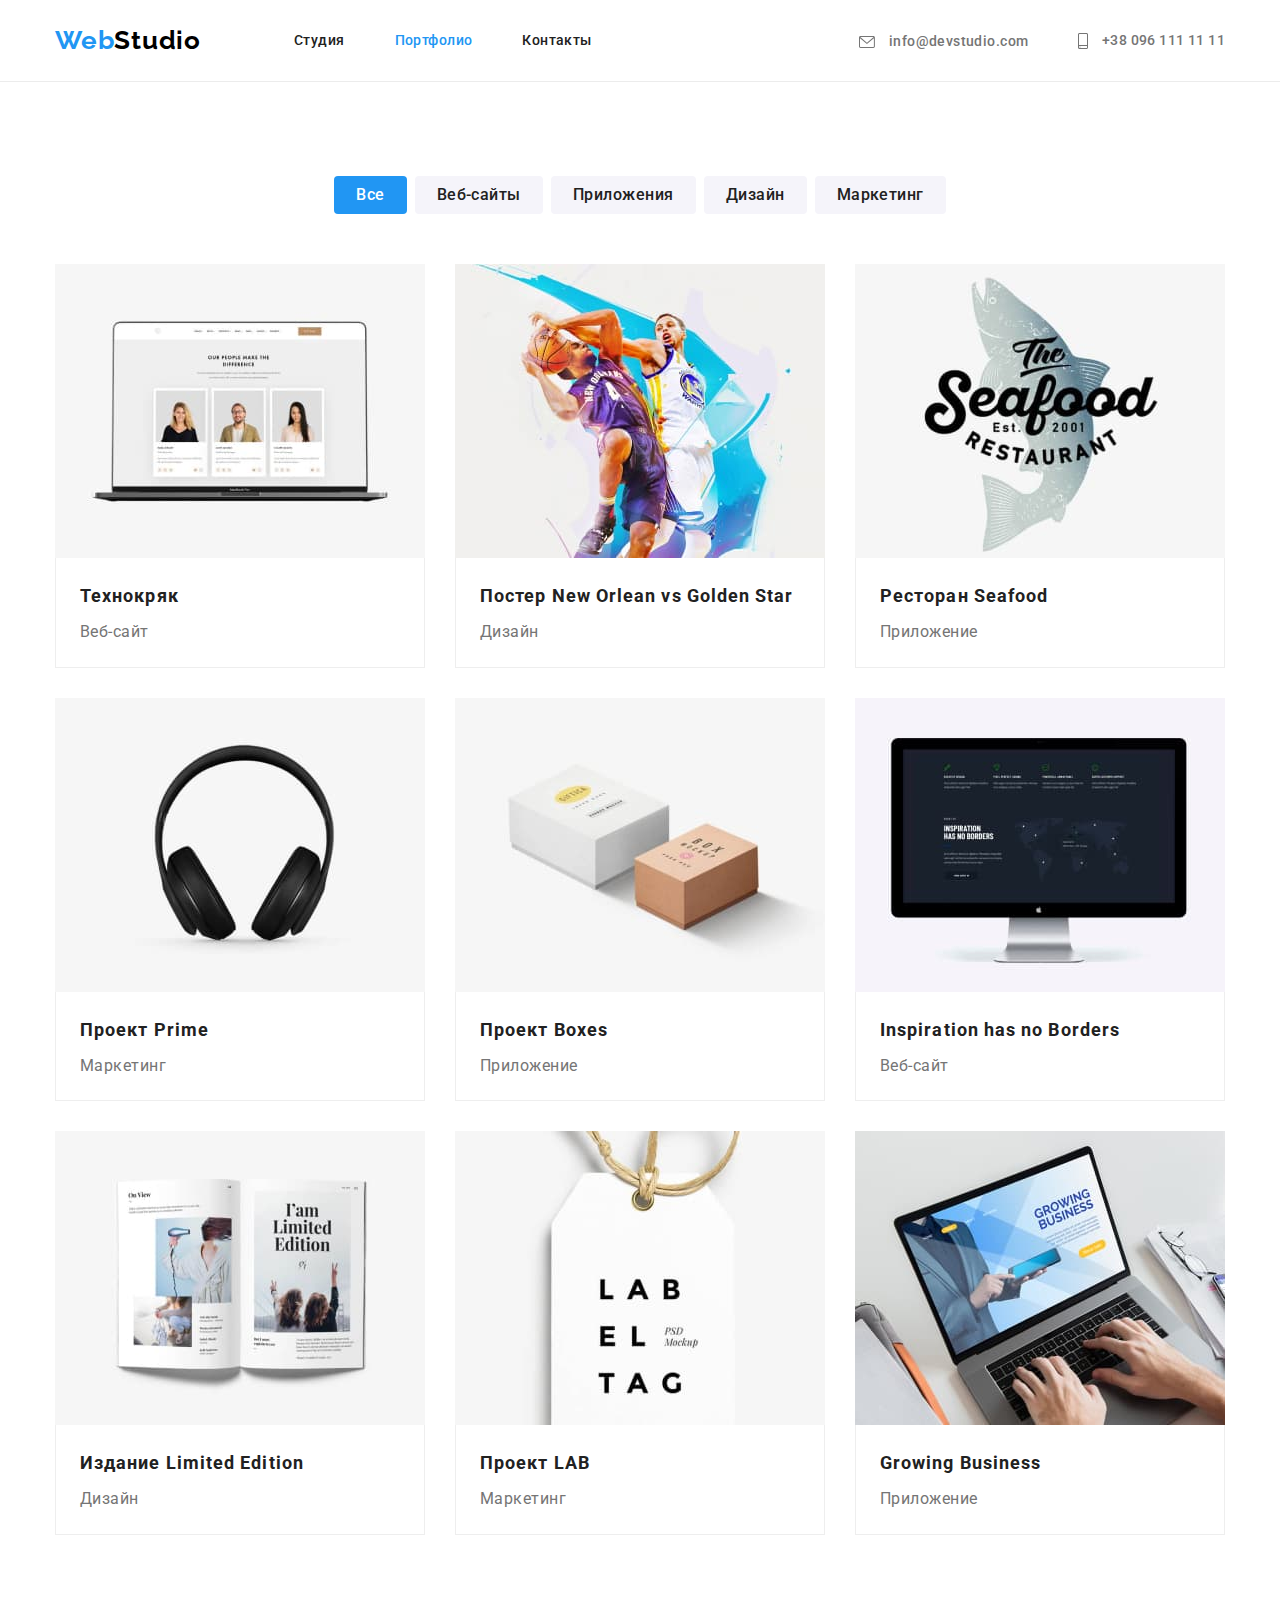
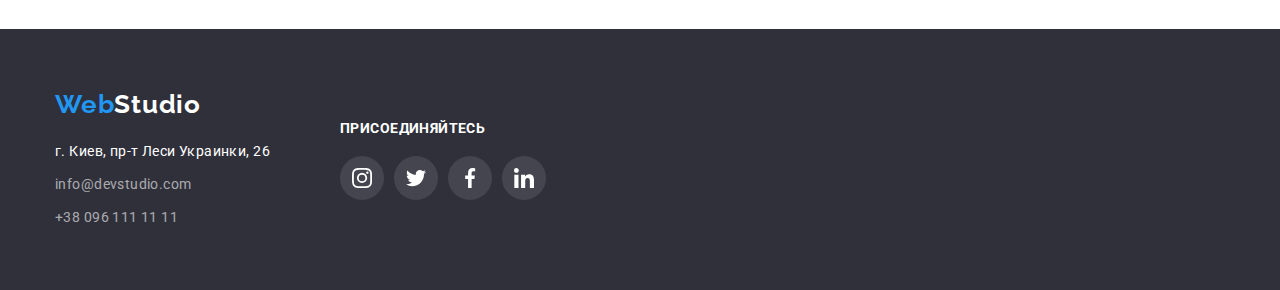
==== portfolio.html @ d63dc578 "Initial commit" ====
<!DOCTYPE html>
<html lang="ru">
  <head>
    <meta charset="UTF-8" />
    <meta http-equiv="X-UA-Compatible" content="IE=edge" />
    <meta name="viewport" content="width=device-width, initial-scale=1.0" />
    <title>Document</title>
    <link rel="preconnect" href="https://fonts.googleapis.com" />
    <link rel="preconnect" href="https://fonts.gstatic.com" crossorigin />
    <link
      href="https://fonts.googleapis.com/css2?family=Raleway:wght@700&family=Roboto:wght@400;500;700;900&display=swap"
      rel="stylesheet"
    />
    <!-- normalize styles start -->
    <link
      rel="stylesheet"
      href="https://cdnjs.cloudflare.com/ajax/libs/modern-normalize/1.1.0/modern-normalize.min.css"
    />
    <!-- normalize styles finish -->
    <link rel="stylesheet" href="./css/styles.css" />
  </head>
  <body>
    <!--шапка профиля-->
    <header class="header">
      <div class="container header-container">
        <a href="./index.html" class="logo header-logo">
          <span class="logo-span">Web</span>Studio
        </a>
        <nav>
          <ul class="list site-nav">
            <li class="site-nav-item"
              ><a href="./index.html" class="link link-header">Студия</a></li
            >
            <li class="site-nav-item"
              ><a href="./portfolio.html" class="link link-header current">Портфолио</a></li
            >
            <li class="site-nav-item"><a href="" class="link link-header">Контакты</a></li>
          </ul>
        </nav>
        <ul class="list auth-nav">
          <li class="auth-nav-item">
            <a href="mailto:info@devstudio.com" class="link link-header link-nav">
              <svg class="header-icon" width="16" height="12">
                <use href="./images/icons.svg#icon-envelope"></use>
              </svg>
              info@devstudio.com
            </a>
          </li>
          <li class="auth-nav-item">
            <a href="tel:+380961111111" class="link link-header link-nav">
              <svg class="header-icon" width="10" height="16">
                <use href="./images/icons.svg#icon-smartphone"></use>
              </svg>
              +38 096 111 11 11
            </a>
          </li>
        </ul>
      </div>
    </header>

    <!--унікальний контент-->
    <main>
      <h1 hidden>Портфолио</h1>
      <!--секція з проектами-->
      <section class="portfolio-section">
        <div class="container container-portfolio">
          <ul class="portfolio-list-btn list">
            <li class="projects-btn"><button type="button" class="btn current">Все</button></li>
            <li class="projects-btn"><button type="button" class="btn">Веб-сайты</button></li>
            <li class="projects-btn"><button type="button" class="btn">Приложения</button></li>
            <li class="projects-btn"><button type="button" class="btn">Дизайн</button></li>
            <li class="projects-btn"><button type="button" class="btn">Маркетинг</button></li>
          </ul>
          <ul class="list list-portfolio">
            <li class="portfolio-item">
              <img src="./images/potfolio/img-1.jpg" alt="веб-сайт" width="370" height="294" />
              <div class="portfolio-border">
                <h2 class="portfolio-title">Технокряк</h2>
                <p class="portfolio-subtitle">Веб-сайт</p>
              </div>
            </li>
            <li class="portfolio-item">
              <img
                src="./images/potfolio/img-2.jpg"
                alt="постер с баскедболистами"
                width="370"
                height="294"
              />
              <div class="portfolio-border">
                <h2 class="portfolio-title">Постер New Orlean vs Golden Star</h2>
                <p class="portfolio-subtitle">Дизайн</p>
              </div>
            </li>
            <li class="portfolio-item">
              <img
                src="./images/potfolio/img-3.jpg"
                alt="логотип ресторана"
                width="370"
                height="294"
              />
              <div class="portfolio-border">
                <h2 class="portfolio-title">Ресторан Seafood</h2>
                <p class="portfolio-subtitle">Приложение</p>
              </div>
            </li>
            <li class="portfolio-item">
              <img
                src="./images/potfolio/img-4.jpg"
                alt="проект наушников"
                width="370"
                height="294"
              />
              <div class="portfolio-border">
                <h2 class="portfolio-title">Проект Prime</h2>
                <p class="portfolio-subtitle">Маркетинг</p>
              </div>
            </li>
            <li class="portfolio-item">
              <img src="./images/potfolio/img-5.jpg" alt="Приложение<" width="370" height="294" />
              <div class="portfolio-border">
                <h2 class="portfolio-title">Проект Boxes</h2>
                <p class="portfolio-subtitle">Приложение</p>
              </div>
            </li>
            <li class="portfolio-item">
              <img src="./images/potfolio/img-6.jpg" alt="веб-сайт" width="370" height="294" />
              <div class="portfolio-border">
                <h2 class="portfolio-title">Inspiration has no Borders</h2>
                <p class="portfolio-subtitle">Веб-сайт</p>
              </div>
            </li>
            <li class="portfolio-item">
              <img
                src="./images/potfolio/img-7.jpg"
                alt="дизайн журнала"
                width="370"
                height="294"
              />
              <div class="portfolio-border">
                <h2 class="portfolio-title">Издание Limited Edition</h2>
                <p class="portfolio-subtitle">Дизайн</p>
              </div>
            </li>
            <li class="portfolio-item">
              <img
                src="./images/potfolio/img-8.jpg"
                alt="дизайн логотипа"
                width="370"
                height="294"
              />
              <div class="portfolio-border">
                <h2 class="portfolio-title">Проект LAB</h2>
                <p class="portfolio-subtitle">Маркетинг</p>
              </div>
            </li>
            <li class="portfolio-item">
              <img
                src="./images/potfolio/img-9.jpg"
                alt="Приложение для бизнеса"
                width="370"
                height="294"
              />
              <div class="portfolio-border">
                <h2 class="portfolio-title">Growing Business</h2>
                <p class="portfolio-subtitle">Приложение</p>
              </div>
            </li>
          </ul>
        </div>
      </section>
    </main>

    <!--підвал сайту-->
    <footer class="footer">
      <div class="container footer-container">
        <div class="footer-content">
          <a class="logo footer-logo" href="./index.html">
            <span class="logo-span">Web</span><span class="futer-logo-span">Studio</span></a
          >
          <address>
            <ul class="list footer-list">
              <li class="footer-item"
                ><a href="" class="address">г. Киев, пр-т Леси Украинки, 26</a></li
              >
              <li class="footer-item">
                <a href="mailto:info@devstudio.com" class="footer-link">info@devstudio.com</a>
              </li>
              <li class="footer-item">
                <a href="tel:+380961111111" class="footer-link">+38 096 111 11 11</a>
              </li>
            </ul>
          </address>
        </div>
        <div class="container-social-icon">
          <h2 class="social-icons-title">присоединяйтесь</h2>
          <ul class="social-footer-list list">
            <li class="social-footer-item">
              <a
                href=""
                class="social-footer-link link"
                target="_blank"
                rel="noopener noreferrer"
                aria-label="instagram"
              >
                <svg class="social-footer-icon" width="20px" height="20px">
                  <use href="./images/icons.svg#icon-instagram"></use>
                </svg>
              </a>
            </li>
            <li class="social-footer-item">
              <a
                href=""
                class="social-footer-link link"
                target="_blank"
                rel="noopener noreferrer"
                aria-label="twitter"
              >
                <svg class="social-footer-icon" width="20px" height="20px">
                  <use href="./images/icons.svg#icon-twitter"></use>
                </svg>
              </a>
            </li>
            <li class="social-footer-item">
              <a
                href=""
                class="social-footer-link link"
                target="_blank"
                rel="noopener noreferrer"
                aria-label="facebook"
              >
                <svg class="social-footer-icon" width="20px" height="20px">
                  <use href="./images/icons.svg#icon-facebook"></use>
                </svg>
              </a>
            </li>
            <li class="social-footer-item">
              <a
                href=""
                class="social-footer-link link"
                target="_blank"
                rel="noopener noreferrer"
                aria-label="linkedin"
              >
                <svg class="social-footer-icon" width="20px" height="20px">
                  <use href="./images/icons.svg#icon-linkedin"></use>
                </svg>
              </a>
            </li>
          </ul>
        </div>
      </div>
    </footer>
  </body>
</html>
---- css/styles.css ----
/* основна палітра кольорів */
:root {
  --primary-text-color: #212121;
  --title-text-color: #757575;
  --accent-color: #2196f3;
  --slogan-text-color: #ffffff;
  --primary-bg-color: #2f303a;
  --first-logo-color: #000000;
  --btn-bgr-color: #f5f4fa;
  --button-background-color: #188ce8;
  --link-address-color: rgba(255, 255, 255, 0.6);
  --icon-social-color: #afb1b8;

  /* others */
  --items: 3;
  --indent: 30px;
}

/* body */
body {
  font-size: 14px;
  color: var(--primary-text-color);
  font-family: Roboto, sans-serif;
  letter-spacing: 0.03em;
}

/* reset */
h1,
h2,
h3,
h4,
p {
  margin: 0;
}
img {
  display: block;
  max-width: 100%;
  height: auto;
}
/* сітка із застосуванням flex-box */

.card-set {
  display: flex;
  flex-wrap: wrap;
  margin: calc(-1 * var(--indent) / 2);
}
.card-set-item {
  flex-basis: calc((100% - var(--indent) * var(--items)) / var(--items));
  margin: calc(var(--indent) / 2);
}
/* common styles start */

.container {
  width: 1200px;
  padding-left: 15px;
  padding-right: 15px;
  margin-left: auto;
  margin-right: auto;
}
.list {
  list-style: none;
  margin: 0;
  padding: 0;
}
.link {
  text-decoration: none;
}
/* HEADER */
/* Logo */
.header-logo {
  margin-right: 93px;
  padding-top: 25px;
  padding-bottom: 25px;
}
.logo {
  color: var(--first-logo-color);
  font-family: Raleway, sans-serif;
  font-weight: 700;
  font-size: 26px;
  line-height: 1.19;
  letter-spacing: 0.03em;
  text-decoration: none;
}
.logo-span {
  color: var(--accent-color);
}

/* Основна навігація */
.header {
  border-bottom: 1px solid #ececec;
}
.site-nav-item:not(:last-child) {
  margin-right: 50px;
}
.auth-nav-item:not(:last-child) {
  margin-right: 50px;
}

.site-nav {
  display: flex;
}

.auth-nav {
  display: flex;
  margin-left: auto;
  align-items: center;
}

.header-container {
  display: flex;
}

.site-nav .link-header.current {
  color: var(--accent-color);
}
.link-header {
  display: block;
  font-size: 14px;
  font-weight: 500;
  padding-top: 32px;
  padding-bottom: 32px;
  color: var(--primary-text-color);
}
.link-nav {
  color: var(--title-text-color);
}
/* Header-icon */
.header-icon {
  vertical-align: middle;
  fill: currentColor;
  margin-right: 10px;
}
.link-header:focus,
.link-header:hover {
  color: var(--accent-color);
}
.link-header:focus .header-icon,
.link-header:hover .header-icon {
  fill: var(--accent-color);
}

/* Секція Hero */
.hero {
  padding: 200px 0;

  background: var(--primary-bg-color);

  background-image: linear-gradient(to right, rgba(47, 48, 58, 0.4), rgba(47, 48, 58, 0.4)),
    url(../images/bg-img/background-hero.png);
  background-repeat: no-repeat;
  background-position: center;
}
.hero-title {
  max-width: 650px;
  margin: 0 auto;
  margin-bottom: 30px;
  color: var(--slogan-text-color);
  font-weight: 900;
  font-size: 44px;
  line-height: 1.36;
  text-align: center;
  letter-spacing: 0.06em;
  text-transform: uppercase;
}
.btn-hero {
  display: flex;
  justify-content: center;
}
.button:focus,
.button:hover {
  background-color: var(--button-background-color);
}
.button {
  font: inherit;
  color: var(--slogan-text-color);
  background-color: var(--accent-color);
  font-weight: bold;
  font-size: 16px;
  padding: 10px 32px;
  line-height: 1.8;
  letter-spacing: 0.06em;
  box-shadow: 0px 4px 4px rgba(0, 0, 0, 0.15);
  border-radius: 4px;
  border: none;
  cursor: pointer;
}

/* section переваги компанії */
.section-benefits {
  padding-top: 94px;
  padding-bottom: 94px;
  display: flex;
}

.icon-container {
  margin-bottom: 30px;
  height: 120px;

  display: flex;
  justify-content: center;
  align-items: center;

  background-color: var(--btn-bgr-color);
}

.benefits-list {
  display: flex;
}
.benefits-item:not(:last-child) {
  margin-right: 30px;
}
.heading-benefits {
  padding-bottom: 10px;
  font-weight: 700;
  font-size: 14px;
  line-height: 1.14;
  letter-spacing: 0.03em;
  text-transform: uppercase;
}
.subtitle-benefits {
  width: 270px;
  font-size: 14px;
  line-height: 1.71;
  letter-spacing: 0.03em;
  color: var(--title-text-color);
}

/* section Чим ми займаємось */
.projects-section {
  padding-bottom: 94px;
}
.projects-title {
  margin-bottom: 50px;
}
.title {
  font-weight: 700;
  font-size: 36px;
  line-height: 1.16;
  text-align: center;
  letter-spacing: 0.03em;
}

/* section Наша команда */
.section-team {
  padding-top: 94px;
  padding-bottom: 94px;
  background: var(--btn-bgr-color);
}
.team-heading {
  padding-bottom: 50px;
}

.list-team {
  display: flex;
  flex-wrap: wrap;
  margin: calc(-1 * var(--indent) / 2);
}
.team-items {
  flex-basis: calc((100% - var(--indent) * 4) / 4);
  margin: calc(var(--indent) / 2);
  background: var(--slogan-text-color);
}

.team-card {
  padding-top: 30px;
  padding-bottom: 30px;
  border-radius: 0px 0px 4px 4px;
  box-shadow: 0px 1px 3px rgba(0, 0, 0, 0.12), 0px 1px 1px rgba(0, 0, 0, 0.14),
    0px 2px 1px rgba(0, 0, 0, 0.2);
}
.team-title {
  margin-bottom: 10px;
  font-weight: 500;
  font-size: 16px;
  line-height: 1.18;
  text-align: center;
  letter-spacing: 0.03em;
}
.team-subtitle {
  margin-bottom: 28px;

  font-size: 16px;
  line-height: 1.18;
  text-align: center;
  letter-spacing: 0.03em;

  color: var(--title-text-color);
}
/* іконки соціальних мереж */
.social-networks-list {
  display: flex;
  justify-content: center;
}

.social-networks-link {
  display: flex;
  align-items: center;
  justify-content: center;

  width: 44px;
  height: 44px;
}
.social-networks-link:hover,
.social-networks-link:focus {
  background-color: var(--accent-color);
  border-radius: 50%;
}
.social-networks-link:hover .social-networks-icon,
.social-networks-link:focus .social-networks-icon {
  fill: var(--slogan-text-color);
}
.social-networks-icon {
  fill: var(--icon-social-color);
}

.social-networks-item:not(:last-child) {
  margin-right: 10px;
}

/* Партнери */
.companies-section {
  padding-top: 94px;
  padding-bottom: 94px;
}
.companies-title {
  padding-bottom: 50px;

  font-weight: 700;
  font-size: 36px;
  line-height: 1.16;
  text-align: center;
  letter-spacing: 0.03em;
}

.companies-item {
  height: 92px;
  width: calc(100% / 6 - 30px);

  border: 1px solid #afb1b8;
}
.companies-list {
  display: flex;
  justify-content: center;
}
.companies-item:not(:last-child) {
  margin-right: 30px;
}

.companies-item:hover,
.companies-item:focus {
  border: 1px solid var(--accent-color);
}
.companies-item:hover .companies-icon,
.companies-item:focus .companies-icon {
  fill: var(--accent-color);
}
.companies-link {
  display: flex;
  align-items: center;
  justify-content: center;
  width: 100%;
  height: 100%;
  cursor: pointer;
}
.companies-icon {
  align-items: center;

  fill: #afb1b8;
}
/* Footer */
.futer-logo-span {
  color: var(--slogan-text-color);
}
.footer {
  padding-top: 60px;
  padding-bottom: 60px;

  background: var(--primary-bg-color);
  color: var(--slogan-text-color);
}
.footer-container {
  display: flex;
  align-items: center;
}
.footer-content {
  padding-right: 70px;
}
.footer-list {
  margin-top: 20px;
}
.footer-item:not(:last-child) {
  padding-bottom: 9px;
}
.footer-link {
  font-size: 14px;
  line-height: 1.71;
  letter-spacing: 0.03em;
  text-decoration: none;
  font-style: normal;
  color: var(--link-address-color);
}
.footer-link:hover,
.footer-link:focus {
  color: var(--accent-color);
}
.address {
  font-size: 14px;
  line-height: 1.71;
  letter-spacing: 0.03em;
  color: var(--slogan-text-color);
  text-decoration: none;
  font-style: normal;
}
/* іконки соціальних мереж footer*/
.social-icons-title {
  margin-bottom: 20px;
  font-weight: 700;
  font-size: 14px;
  line-height: 0, 8;
  letter-spacing: 0.03em;
  text-transform: uppercase;
}

.social-footer-list {
  display: flex;
  justify-content: center;
}

.social-footer-link {
  display: flex;
  align-items: center;
  justify-content: center;

  width: 44px;
  height: 44px;
}
.social-footer-icon {
  fill: var(--slogan-text-color);
}
.social-footer-link {
  background-color: rgba(255, 255, 255, 0.1);
  border-radius: 50%;
}

.social-footer-link:hover,
.social-footer-link:focus {
  background-color: var(--accent-color);
  border-radius: 50%;
}
.social-footer-link:hover .social-networks-icon,
.social-footer-link:focus .social-networks-icon {
  fill: var(--slogan-text-color);
}

.social-footer-item:not(:last-child) {
  margin-right: 10px;
}

/* portfolio */

.portfolio-section {
  padding-top: 94px;
  padding-bottom: 94px;
}
.btn {
  padding: 6px 22px;
  font: inherit;
  font-weight: 500;
  font-size: 16px;
  line-height: 1.6;
  text-align: center;
  letter-spacing: 0.03em;
  border-radius: 4px;
  background-color: var(--btn-bgr-color);
  border: none;
  color: var(--primary-text-color);
  cursor: pointer;
}
.btn:hover,
.btn:focus {
  background-color: var(--accent-color);
  color: var(--slogan-text-color);
  box-shadow: 0px 3px 1px rgba(0, 0, 0, 0.1), 0px 1px 2px rgba(0, 0, 0, 0.08),
    0px 2px 2px rgba(0, 0, 0, 0.12);
}
.btn.current {
  background-color: var(--accent-color);
  color: var(--slogan-text-color);
}

.container-portfolio {
  display: flex;
  flex-wrap: wrap;
  flex-basis: 2070px;
  justify-content: center;
}
.portfolio-list-btn {
  display: flex;
  justify-content: center;
  margin-bottom: 50px;
}

.list-portfolio {
  display: flex;
  flex-wrap: wrap;
  margin: calc(-1 * var(--indent) / 2);
}
.portfolio-item {
  flex-basis: calc((100% - var(--indent) * var(--items)) / var(--items));
  margin: calc(var(--indent) / 2);
}

.portfolio-border {
  padding: 20px 24px;
  border: 1px solid #eeeeee;
  border-top: none;
}

.projects-btn:not(:last-child) {
  margin-right: 8px;
}

.portfolio-title {
  margin-bottom: 4px;
  font-weight: 700;
  font-size: 18px;
  line-height: 2;
  letter-spacing: 0.06em;
}
.portfolio-subtitle {
  font-size: 16px;
  line-height: 1.8;
  letter-spacing: 0.03em;
  color: var(--title-text-color);
}

.portfolio-item:hover,
.portfolio-item:focus {
  box-shadow: 0px 1px 1px rgba(0, 0, 0, 0.12), 0px 4px 4px rgba(0, 0, 0, 0.06),
    1px 4px 6px rgba(0, 0, 0, 0.16);
}
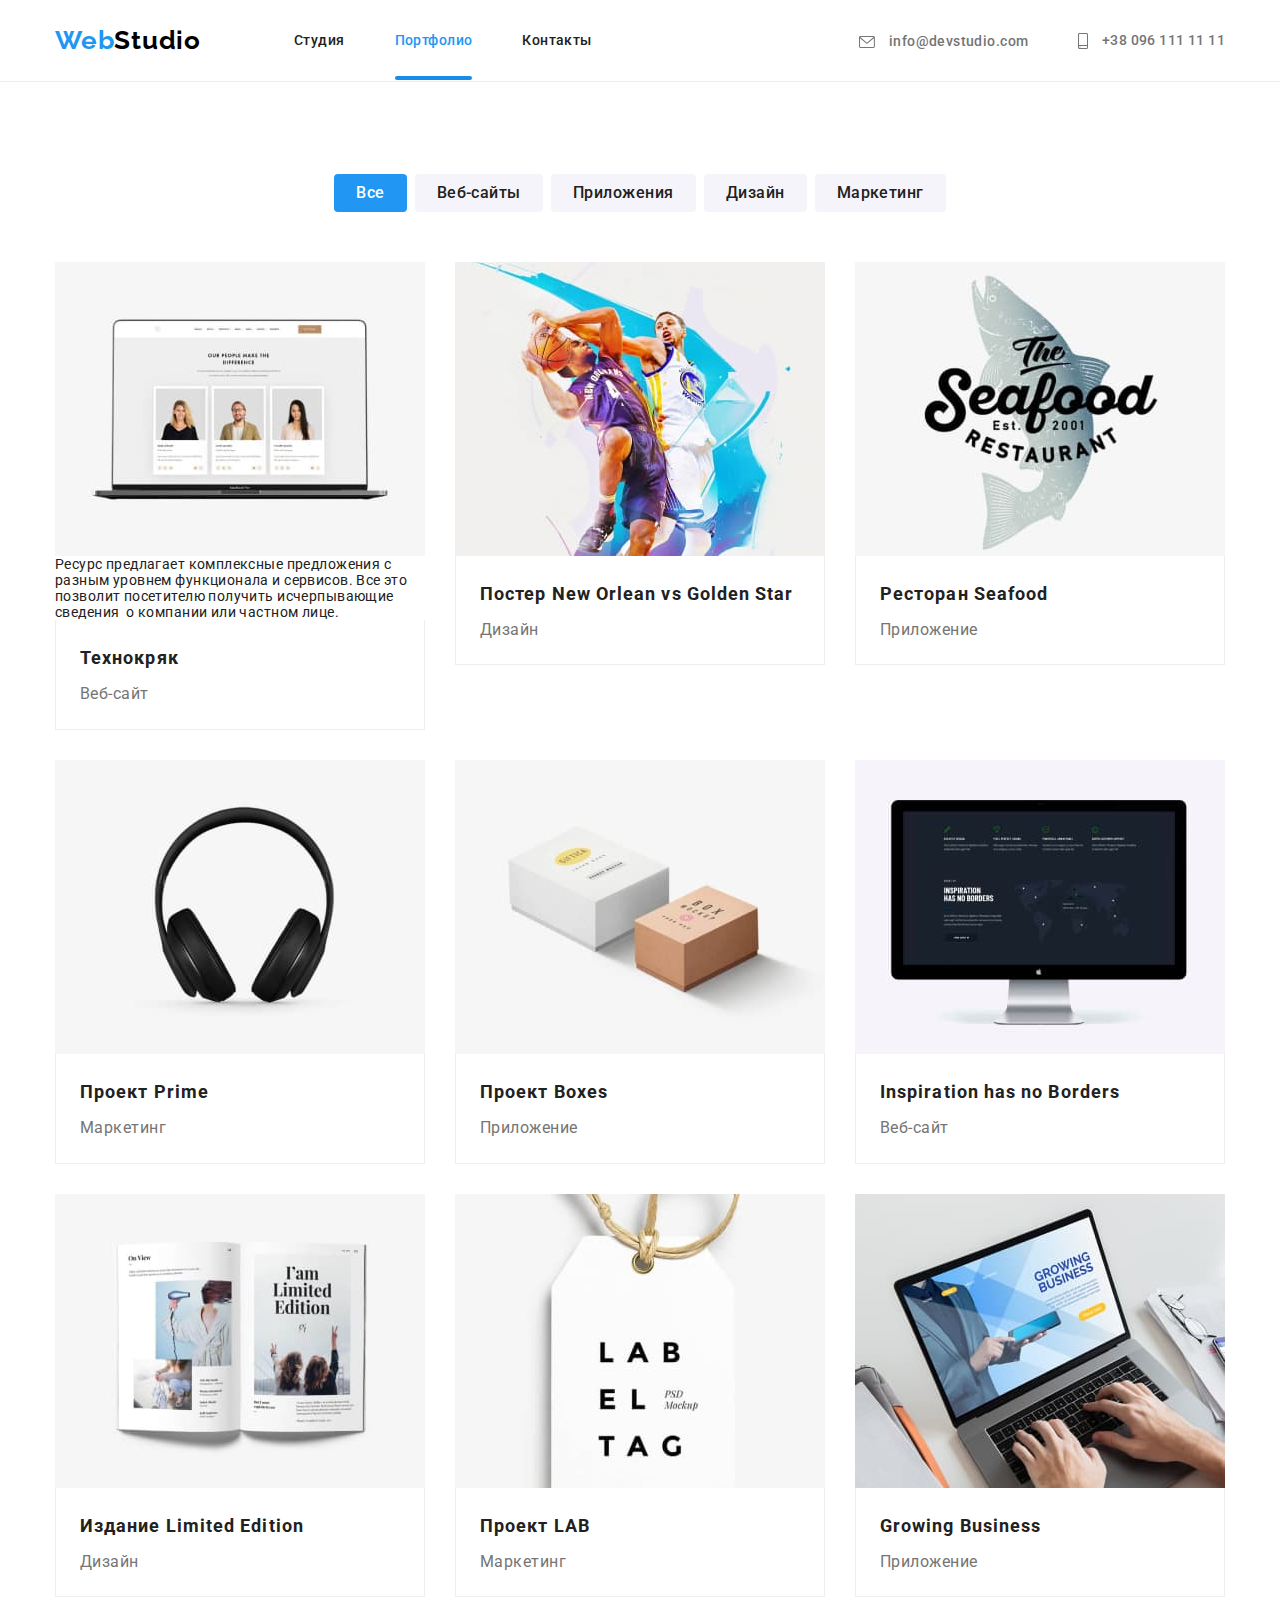
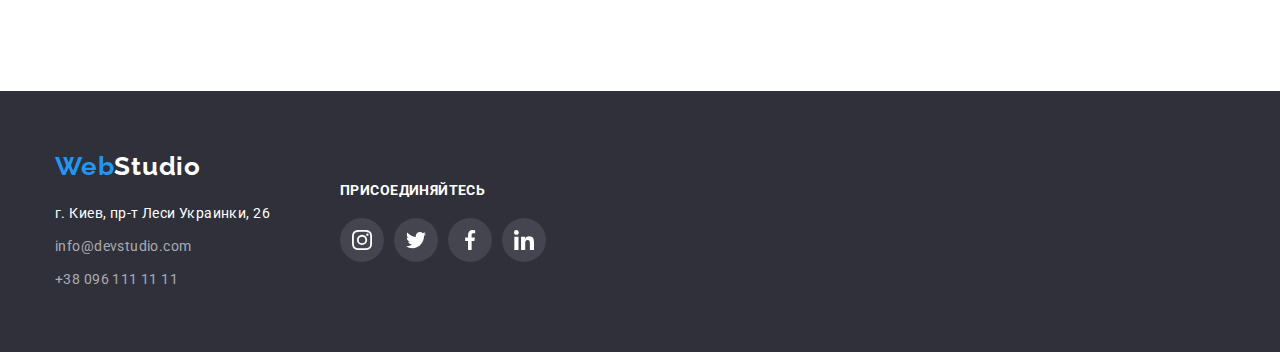
==== commit d2501083: "create-modal" ====
--- a/portfolio.html
+++ b/portfolio.html
@@ -74,6 +74,14 @@
           <ul class="list list-portfolio">
             <li class="portfolio-item">
               <img src="./images/potfolio/img-1.jpg" alt="веб-сайт" width="370" height="294" />
+              <div class="aside-slider">
+                <p class="aside-text">
+                  Ресурс предлагает комплексные предложения с разным уровнем функционала и сервисов.
+                  Все это позволит посетителю получить исчерпывающие сведения  +о компании или
+                  частном лице.
+                </p>
+              </div>
               <div class="portfolio-border">
                 <h2 class="portfolio-title">Технокряк</h2>
                 <p class="portfolio-subtitle">Веб-сайт</p>
--- a/css/styles.css
+++ b/css/styles.css
@@ -18,6 +18,7 @@
 
 /* body */
 body {
+  padding-top: 80px;
   font-size: 14px;
   color: var(--primary-text-color);
   font-family: Roboto, sans-serif;
@@ -87,6 +88,10 @@
 
 /* Основна навігація */
 .header {
+  position: fixed;
+  width: 100%;
+  top: 0;
+  background-color: var(--slogan-text-color);
   border-bottom: 1px solid #ececec;
 }
 .site-nav-item:not(:last-child) {
@@ -114,6 +119,7 @@
   color: var(--accent-color);
 }
 .link-header {
+  position: relative;
   display: block;
   font-size: 14px;
   font-weight: 500;
@@ -121,6 +127,18 @@
   padding-bottom: 32px;
   color: var(--primary-text-color);
 }
+.link-header.current::after {
+  content: '';
+  position: absolute;
+  left: 0;
+  bottom: 0;
+  display: block;
+  width: 100%;
+  height: 4px;
+  border-radius: 4px;
+  background-color: var(--button-background-color);
+}
+
 .link-nav {
   color: var(--title-text-color);
 }
@@ -503,9 +521,11 @@
 .list-portfolio {
   display: flex;
   flex-wrap: wrap;
+
   margin: calc(-1 * var(--indent) / 2);
 }
 .portfolio-item {
+  /* position: relative; */
   flex-basis: calc((100% - var(--indent) * var(--items)) / var(--items));
   margin: calc(var(--indent) / 2);
 }
@@ -539,3 +559,66 @@
   box-shadow: 0px 1px 1px rgba(0, 0, 0, 0.12), 0px 4px 4px rgba(0, 0, 0, 0.06),
     1px 4px 6px rgba(0, 0, 0, 0.16);
 }
+
+/* .aside-slider::before {
+  content: '';
+  position: absolute;
+  top: 0;
+  left: 0;
+  width: 370px;
+  height: 294px;
+  background-color: rgba(33, 150, 243, 0.9);
+}
+.aside-text {
+  font-weight: 400;
+  font-size: 18px;
+  line-height: 1.5;
+
+  letter-spacing: 0.03em;
+  color: var(--slogan-text-color);
+} */
+
+/* backdrop */
+
+.backdrop {
+  position: fixed;
+  top: 0;
+  left: 0;
+  width: 100%;
+  height: 100%;
+  background-color: rgba(0, 0, 0, 0.2);
+}
+
+/* backdrop */
+.backdrop.is-hidden {
+  opacity: 0;
+  visibility: hidden;
+}
+.modal {
+  position: absolute;
+  top: 50%;
+  left: 50%;
+  transform: translate(-50%, -50%);
+  min-width: 528px;
+  min-height: 581px;
+  box-shadow: 0px 1px 3px rgb(0 0 0 / 12%), 0px 1px 1px rgb(0 0 0 / 14%),
+    0px 2px 1px rgb(0 0 0 / 20%);
+  border-radius: 4px;
+  opacity: 1;
+  background-color: var(--slogan-text-color);
+}
+.close-button {
+  position: absolute;
+  top: 8px;
+  right: 8px;
+  width: 30px;
+  height: 30px;
+
+  border-radius: 50%;
+  padding: 0;
+
+  cursor: pointer;
+  fill: #000000;
+  background-color: rgba(255, 255, 255, 1);
+  border: 1px solid rgba(0, 0, 0, 0.1);
+}
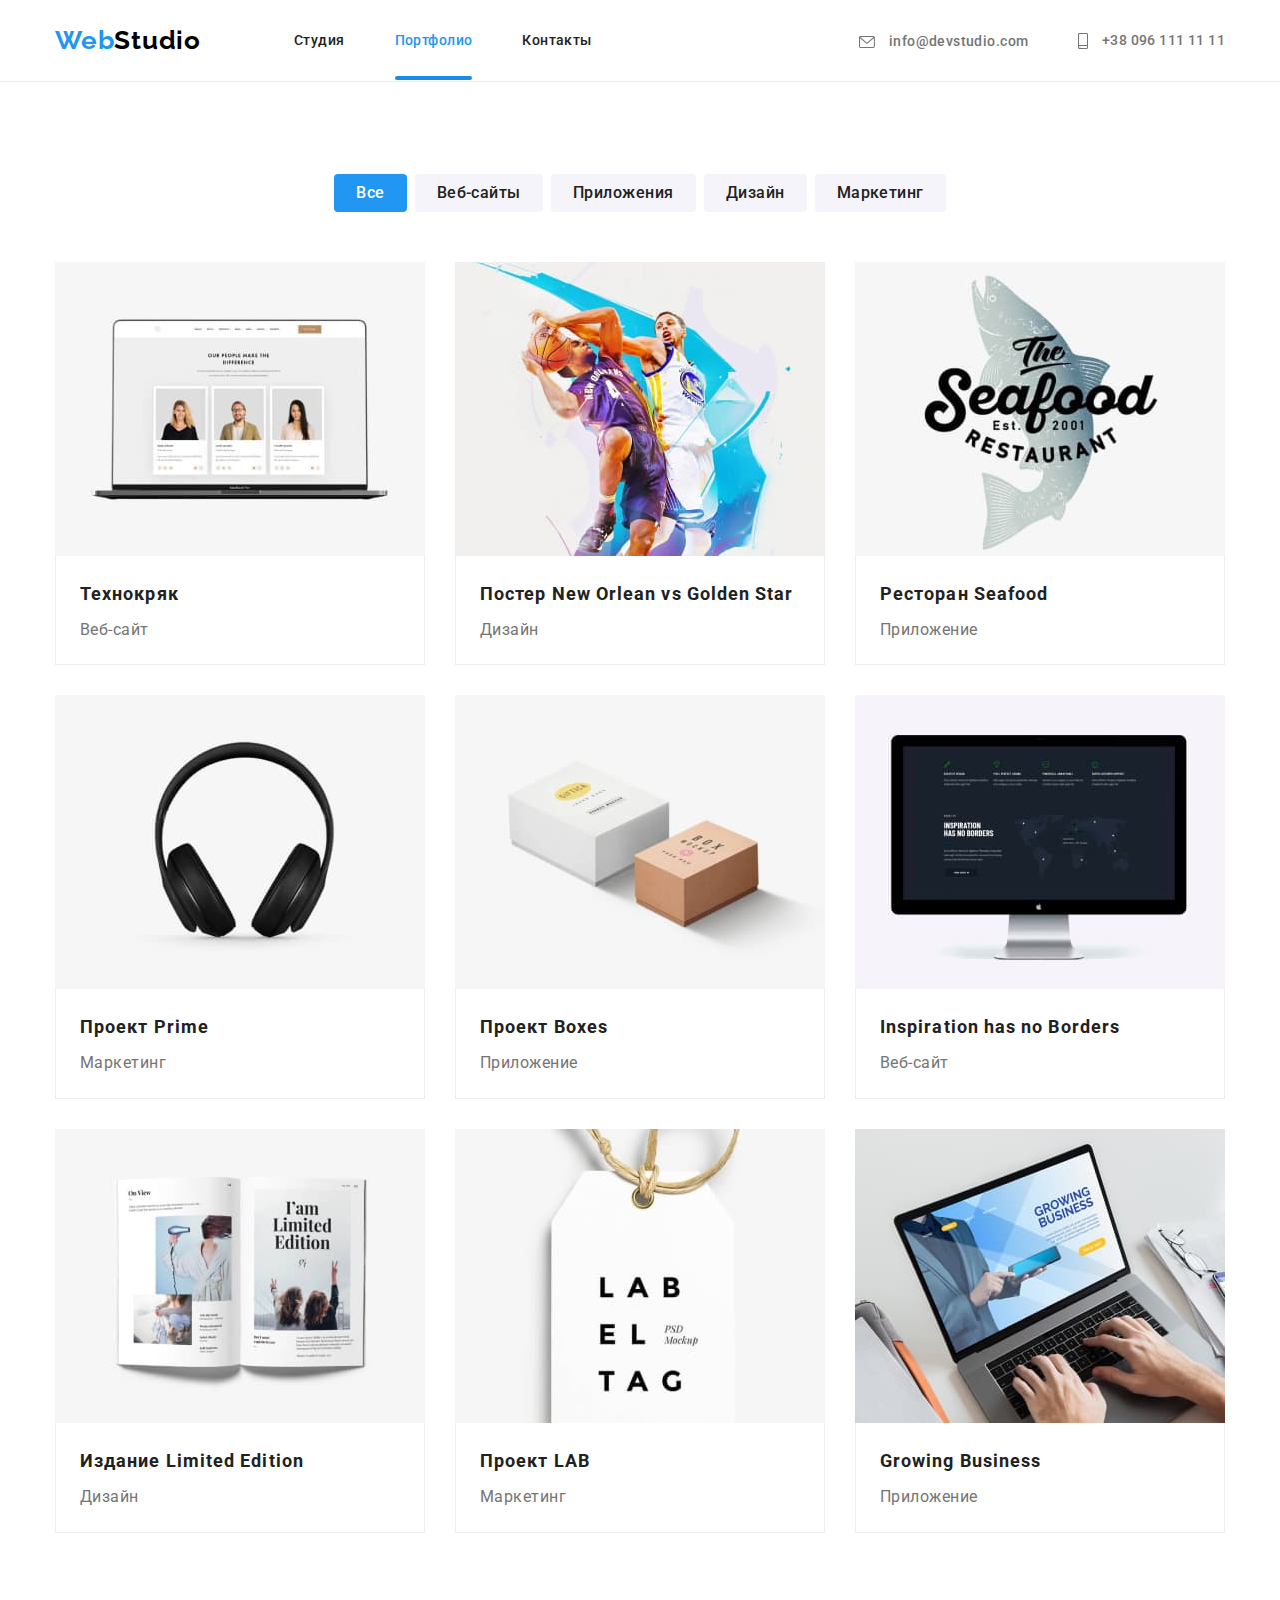
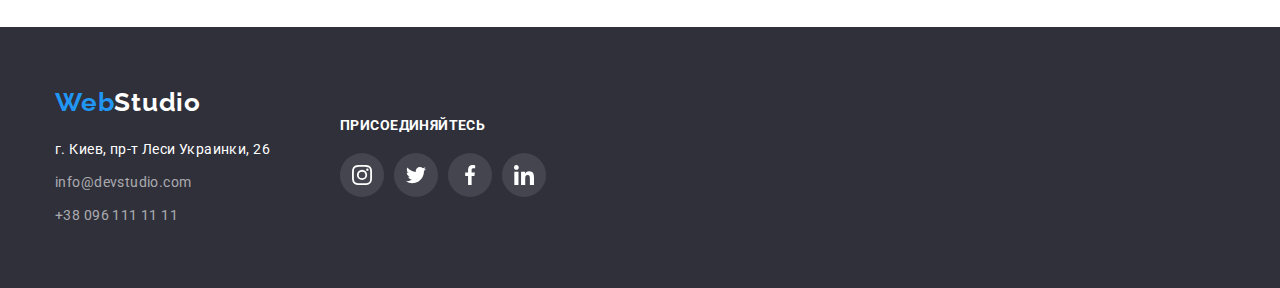
==== commit dd7aa8a1: "create task 5" ====
--- a/portfolio.html
+++ b/portfolio.html
@@ -73,14 +73,15 @@
           </ul>
           <ul class="list list-portfolio">
             <li class="portfolio-item">
-              <img src="./images/potfolio/img-1.jpg" alt="веб-сайт" width="370" height="294" />
-              <div class="aside-slider">
-                <p class="aside-text">
-                  Ресурс предлагает комплексные предложения с разным уровнем функционала и сервисов.
-                  Все это позволит посетителю получить исчерпывающие сведения  -о компании или
-                  частном лице.
-                </p>
+              <div class="portfolio-content">
+                <img src="./images/potfolio/img-1.jpg" alt="веб-сайт" width="370" height="294" />
+                <div class="portfolio-overlay">
+                  <p class="portfolio-desc">
+                    Ресурс предлагает комплексные предложения с разным уровнем функционала и
+                    сервисов. Все это позволит посетителю получить исчерпывающие сведения о компании
+                    или частном лице.
+                  </p>
+                </div>
               </div>
               <div class="portfolio-border">
                 <h2 class="portfolio-title">Технокряк</h2>
--- a/css/styles.css
+++ b/css/styles.css
@@ -1,5 +1,5 @@
-/* основна палітра кольорів */
 :root {
+  /* основна палітра кольорів */
   --primary-text-color: #212121;
   --title-text-color: #757575;
   --accent-color: #2196f3;
@@ -14,6 +14,9 @@
   /* others */
   --items: 3;
   --indent: 30px;
+
+  /* animation */
+  --animation: 250ms cubic-bezier(0.4, 0, 0.2, 1);
 }
 
 /* body */
@@ -50,6 +53,9 @@
   margin: calc(var(--indent) / 2);
 }
 /* common styles start */
+.no-scroll {
+  overflow: hidden;
+}
 
 .container {
   width: 1200px;
@@ -88,6 +94,7 @@
 
 /* Основна навігація */
 .header {
+  z-index: 1;
   position: fixed;
   width: 100%;
   top: 0;
@@ -147,6 +154,7 @@
   vertical-align: middle;
   fill: currentColor;
   margin-right: 10px;
+  transition: var(--animation);
 }
 .link-header:focus,
 .link-header:hover {
@@ -155,6 +163,9 @@
 .link-header:focus .header-icon,
 .link-header:hover .header-icon {
   fill: var(--accent-color);
+}
+.link-header {
+  transition: color var(--animation);
 }
 
 /* Секція Hero */
@@ -201,6 +212,8 @@
   border-radius: 4px;
   border: none;
   cursor: pointer;
+
+  transition: background-color var(--animation);
 }
 
 /* section переваги компанії */
@@ -256,6 +269,36 @@
   line-height: 1.16;
   text-align: center;
   letter-spacing: 0.03em;
+}
+.card-set-item {
+  position: relative;
+}
+
+.projects-text-block {
+  display: flex;
+  justify-content: center;
+  align-items: center;
+
+  position: absolute;
+  bottom: 0;
+  left: 0;
+
+  width: 100%;
+  height: 70px;
+
+  background-color: rgba(47, 48, 58, 0.8);
+}
+.projects-text {
+  display: block;
+
+  font-weight: 700;
+  /* font-size: 14px;
+  line-height: 1.14;
+  text-align: center;
+  letter-spacing: 0.03em; */
+  text-transform: uppercase;
+
+  color: #ffffff;
 }
 
 /* section Наша команда */
@@ -308,6 +351,7 @@
 .social-networks-list {
   display: flex;
   justify-content: center;
+  transition: fill var(--animation);
 }
 
 .social-networks-link {
@@ -317,7 +361,10 @@
 
   width: 44px;
   height: 44px;
-}
+
+  transition: background-color var(--animation), border-radius var(--animation);
+}
+
 .social-networks-link:hover,
 .social-networks-link:focus {
   background-color: var(--accent-color);
@@ -329,6 +376,7 @@
 }
 .social-networks-icon {
   fill: var(--icon-social-color);
+  transition: var(--animation);
 }
 
 .social-networks-item:not(:last-child) {
@@ -355,6 +403,8 @@
   width: calc(100% / 6 - 30px);
 
   border: 1px solid #afb1b8;
+
+  transition: border var(--animation);
 }
 .companies-list {
   display: flex;
@@ -384,6 +434,7 @@
   align-items: center;
 
   fill: #afb1b8;
+  transition: fill var(--animation);
 }
 /* Footer */
 .futer-logo-span {
@@ -416,6 +467,8 @@
   text-decoration: none;
   font-style: normal;
   color: var(--link-address-color);
+
+  transition: color var(--animation);
 }
 .footer-link:hover,
 .footer-link:focus {
@@ -458,6 +511,8 @@
 .social-footer-link {
   background-color: rgba(255, 255, 255, 0.1);
   border-radius: 50%;
+
+  transition: fill var(--animation), background-color var(--animation);
 }
 
 .social-footer-link:hover,
@@ -493,6 +548,8 @@
   border: none;
   color: var(--primary-text-color);
   cursor: pointer;
+
+  transition: color var(--animation), box-shadow var(--animation), background-color var(--animation);
 }
 .btn:hover,
 .btn:focus {
@@ -528,6 +585,8 @@
   /* position: relative; */
   flex-basis: calc((100% - var(--indent) * var(--items)) / var(--items));
   margin: calc(var(--indent) / 2);
+
+  transition: box-shadow var(--animation);
 }
 
 .portfolio-border {
@@ -559,24 +618,40 @@
   box-shadow: 0px 1px 1px rgba(0, 0, 0, 0.12), 0px 4px 4px rgba(0, 0, 0, 0.06),
     1px 4px 6px rgba(0, 0, 0, 0.16);
 }
-
-/* .aside-slider::before {
-  content: '';
+.portfolio-content {
+  position: relative;
+  overflow: hidden;
+}
+.portfolio-overlay {
   position: absolute;
   top: 0;
   left: 0;
-  width: 370px;
-  height: 294px;
+
+  transform: translateY(100%);
+
+  display: flex;
+  justify-content: center;
+  align-items: center;
+
+  width: 100%;
+  height: 100%;
+
+  padding: 64px 24px;
   background-color: rgba(33, 150, 243, 0.9);
-}
-.aside-text {
+
+  transition: transform var(--animation);
+}
+.portfolio-desc {
   font-weight: 400;
   font-size: 18px;
   line-height: 1.5;
-
   letter-spacing: 0.03em;
   color: var(--slogan-text-color);
-} */
+}
+
+.portfolio-item:hover .portfolio-overlay {
+  transform: translateY(0);
+}
 
 /* backdrop */
 
@@ -584,12 +659,15 @@
   position: fixed;
   top: 0;
   left: 0;
+
+  z-index: 1000;
+  transition: opacity var(--animation), visibility var(--animation);
+
   width: 100%;
   height: 100%;
   background-color: rgba(0, 0, 0, 0.2);
 }
 
-/* backdrop */
 .backdrop.is-hidden {
   opacity: 0;
   visibility: hidden;
@@ -609,6 +687,9 @@
 }
 .close-button {
   position: absolute;
+  display: flex;
+  justify-content: center;
+  align-items: center;
   top: 8px;
   right: 8px;
   width: 30px;
@@ -618,7 +699,11 @@
   padding: 0;
 
   cursor: pointer;
-  fill: #000000;
   background-color: rgba(255, 255, 255, 1);
   border: 1px solid rgba(0, 0, 0, 0.1);
 }
+
+/*  Для всіх ефектів ховер і фокуса (колір, фон, тінь) зроблені переходи. 
+    Час - 250ms,
+    функція розподілу часу - cubic-bezier(0.4, 0, 0.2, 1).
+ */
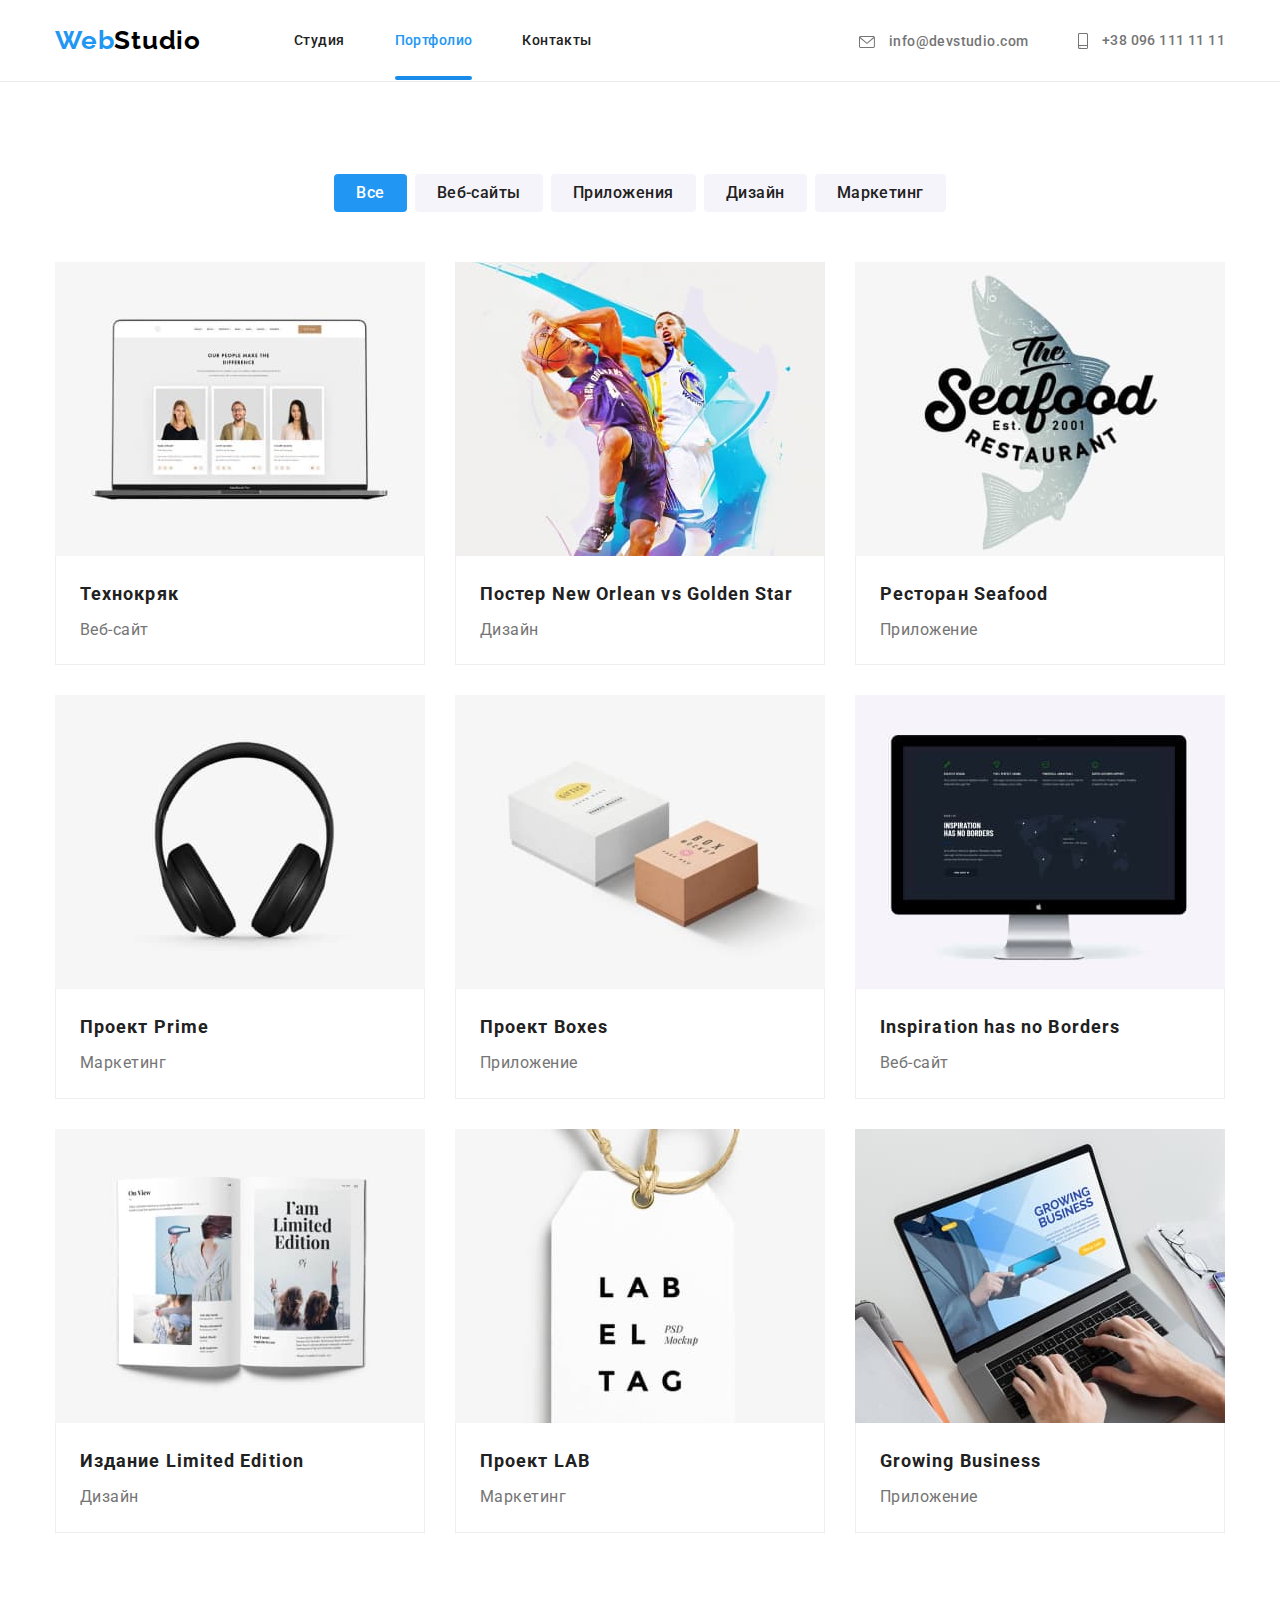
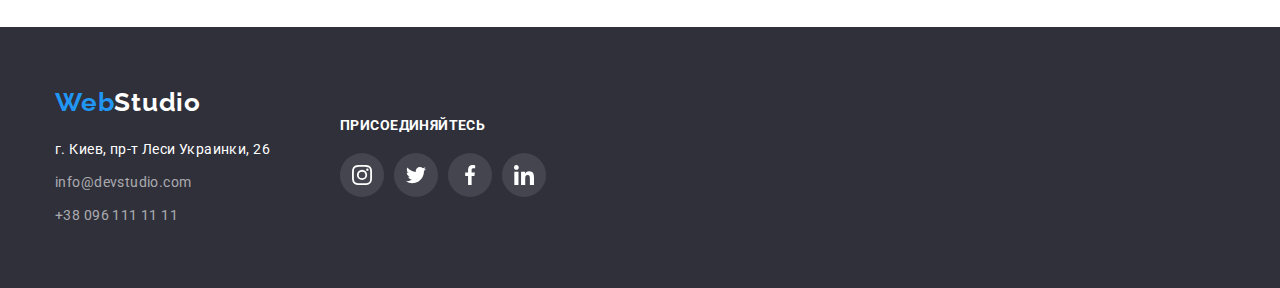
==== commit cde876b4: "create-hoverlay" ====
--- a/portfolio.html
+++ b/portfolio.html
@@ -89,86 +89,158 @@
               </div>
             </li>
             <li class="portfolio-item">
-              <img
-                src="./images/potfolio/img-2.jpg"
-                alt="постер с баскедболистами"
-                width="370"
-                height="294"
-              />
+              <div class="portfolio-content">
+                <img
+                  src="./images/potfolio/img-2.jpg"
+                  alt="постер с баскедболистами"
+                  width="370"
+                  height="294"
+                />
+                <div class="portfolio-overlay">
+                  <p class="portfolio-desc">
+                    Ресурс предлагает комплексные предложения с разным уровнем функционала и
+                    сервисов. Все это позволит посетителю получить исчерпывающие сведения о компании
+                    или частном лице.
+                  </p>
+                </div>
+              </div>
               <div class="portfolio-border">
                 <h2 class="portfolio-title">Постер New Orlean vs Golden Star</h2>
                 <p class="portfolio-subtitle">Дизайн</p>
               </div>
             </li>
             <li class="portfolio-item">
-              <img
-                src="./images/potfolio/img-3.jpg"
-                alt="логотип ресторана"
-                width="370"
-                height="294"
-              />
+              <div class="portfolio-content">
+                <img
+                  src="./images/potfolio/img-3.jpg"
+                  alt="логотип ресторана"
+                  width="370"
+                  height="294"
+                />
+                <div class="portfolio-overlay">
+                  <p class="portfolio-desc">
+                    Ресурс предлагает комплексные предложения с разным уровнем функционала и
+                    сервисов. Все это позволит посетителю получить исчерпывающие сведения о компании
+                    или частном лице.
+                  </p>
+                </div>
+              </div>
               <div class="portfolio-border">
                 <h2 class="portfolio-title">Ресторан Seafood</h2>
                 <p class="portfolio-subtitle">Приложение</p>
               </div>
             </li>
             <li class="portfolio-item">
-              <img
-                src="./images/potfolio/img-4.jpg"
-                alt="проект наушников"
-                width="370"
-                height="294"
-              />
+              <div class="portfolio-content">
+                <img
+                  src="./images/potfolio/img-4.jpg"
+                  alt="проект наушников"
+                  width="370"
+                  height="294"
+                />
+                <div class="portfolio-overlay">
+                  <p class="portfolio-desc">
+                    Ресурс предлагает комплексные предложения с разным уровнем функционала и
+                    сервисов. Все это позволит посетителю получить исчерпывающие сведения о компании
+                    или частном лице.
+                  </p>
+                </div>
+              </div>
               <div class="portfolio-border">
                 <h2 class="portfolio-title">Проект Prime</h2>
                 <p class="portfolio-subtitle">Маркетинг</p>
               </div>
             </li>
             <li class="portfolio-item">
-              <img src="./images/potfolio/img-5.jpg" alt="Приложение<" width="370" height="294" />
+              <div class="portfolio-content">
+                <img src="./images/potfolio/img-5.jpg" alt="Приложение<" width="370" height="294" />
+                <div class="portfolio-overlay">
+                  <p class="portfolio-desc">
+                    Ресурс предлагает комплексные предложения с разным уровнем функционала и
+                    сервисов. Все это позволит посетителю получить исчерпывающие сведения о компании
+                    или частном лице.
+                  </p>
+                </div>
+              </div>
               <div class="portfolio-border">
                 <h2 class="portfolio-title">Проект Boxes</h2>
                 <p class="portfolio-subtitle">Приложение</p>
               </div>
             </li>
             <li class="portfolio-item">
-              <img src="./images/potfolio/img-6.jpg" alt="веб-сайт" width="370" height="294" />
+              <div class="portfolio-content">
+                <img src="./images/potfolio/img-6.jpg" alt="веб-сайт" width="370" height="294" />
+                <div class="portfolio-overlay">
+                  <p class="portfolio-desc">
+                    Ресурс предлагает комплексные предложения с разным уровнем функционала и
+                    сервисов. Все это позволит посетителю получить исчерпывающие сведения о компании
+                    или частном лице.
+                  </p>
+                </div>
+              </div>
               <div class="portfolio-border">
                 <h2 class="portfolio-title">Inspiration has no Borders</h2>
                 <p class="portfolio-subtitle">Веб-сайт</p>
               </div>
             </li>
             <li class="portfolio-item">
-              <img
-                src="./images/potfolio/img-7.jpg"
-                alt="дизайн журнала"
-                width="370"
-                height="294"
-              />
+              <div class="portfolio-content">
+                <img
+                  src="./images/potfolio/img-7.jpg"
+                  alt="дизайн журнала"
+                  width="370"
+                  height="294"
+                />
+                <div class="portfolio-overlay">
+                  <p class="portfolio-desc">
+                    Ресурс предлагает комплексные предложения с разным уровнем функционала и
+                    сервисов. Все это позволит посетителю получить исчерпывающие сведения о компании
+                    или частном лице.
+                  </p>
+                </div>
+              </div>
               <div class="portfolio-border">
                 <h2 class="portfolio-title">Издание Limited Edition</h2>
                 <p class="portfolio-subtitle">Дизайн</p>
               </div>
             </li>
             <li class="portfolio-item">
-              <img
-                src="./images/potfolio/img-8.jpg"
-                alt="дизайн логотипа"
-                width="370"
-                height="294"
-              />
+              <div class="portfolio-content">
+                <img
+                  src="./images/potfolio/img-8.jpg"
+                  alt="дизайн логотипа"
+                  width="370"
+                  height="294"
+                />
+                <div class="portfolio-overlay">
+                  <p class="portfolio-desc">
+                    Ресурс предлагает комплексные предложения с разным уровнем функционала и
+                    сервисов. Все это позволит посетителю получить исчерпывающие сведения о компании
+                    или частном лице.
+                  </p>
+                </div>
+              </div>
               <div class="portfolio-border">
                 <h2 class="portfolio-title">Проект LAB</h2>
                 <p class="portfolio-subtitle">Маркетинг</p>
               </div>
             </li>
             <li class="portfolio-item">
-              <img
-                src="./images/potfolio/img-9.jpg"
-                alt="Приложение для бизнеса"
-                width="370"
-                height="294"
-              />
+              <div class="portfolio-content">
+                <img
+                  src="./images/potfolio/img-9.jpg"
+                  alt="Приложение для бизнеса"
+                  width="370"
+                  height="294"
+                />
+                <div class="portfolio-overlay">
+                  <p class="portfolio-desc">
+                    Ресурс предлагает комплексные предложения с разным уровнем функционала и
+                    сервисов. Все это позволит посетителю получить исчерпывающие сведения о компании
+                    или частном лице.
+                  </p>
+                </div>
+              </div>
               <div class="portfolio-border">
                 <h2 class="portfolio-title">Growing Business</h2>
                 <p class="portfolio-subtitle">Приложение</p>
--- a/css/styles.css
+++ b/css/styles.css
@@ -702,8 +702,3 @@
   background-color: rgba(255, 255, 255, 1);
   border: 1px solid rgba(0, 0, 0, 0.1);
 }
-
-/*  Для всіх ефектів ховер і фокуса (колір, фон, тінь) зроблені переходи. 
-    Час - 250ms,
-    функція розподілу часу - cubic-bezier(0.4, 0, 0.2, 1).
- */
